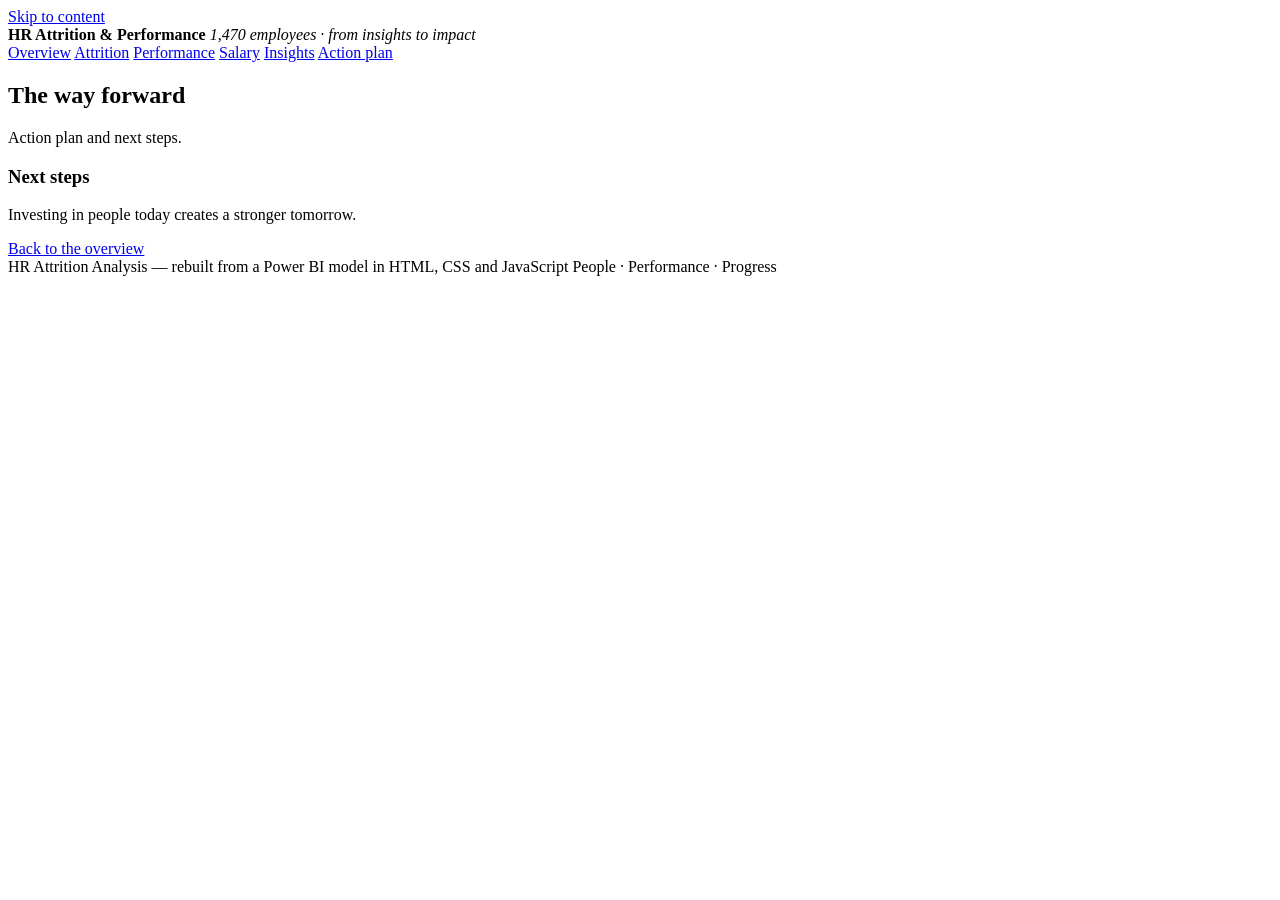
==== action-plan.html @ 7fa28bf4 "Add files via upload" ====
<!DOCTYPE html>
<html lang="en">
<head>
<meta charset="utf-8">
<meta name="viewport" content="width=device-width, initial-scale=1">
<title>Action plan &middot; HR Attrition Analysis</title>
<meta name="description" content="Objectives, action plan, focus areas and expected outcomes.">
<link rel="preconnect" href="https://fonts.googleapis.com">
<link rel="preconnect" href="https://fonts.gstatic.com" crossorigin>
<link href="https://fonts.googleapis.com/css2?family=Archivo:wght@400;500;600;800&display=swap" rel="stylesheet">
<link rel="stylesheet" href="css/style.css">
</head>
<body data-page="action">

<a class="skip" href="#main">Skip to content</a>

<header class="topbar">
  <div class="brand">
    <span class="mark" aria-hidden="true"></span>
    <span>
      <b>HR Attrition &amp; Performance</b>
      <i>1,470 employees &middot; from insights to impact</i>
    </span>
  </div>
  <nav class="tabs" aria-label="Report pages">
    <a href="index.html">Overview</a>
    <a href="attrition.html">Attrition</a>
    <a href="performance.html">Performance</a>
    <a href="salary.html">Salary</a>
    <a href="insights.html">Insights</a>
    <a href="action-plan.html" aria-current="page">Action plan</a>
  </nav>
</header>

<div class="shell wide">


  <main id="main">
    <div class="page-head">
      <h2>The way forward</h2>
      <p>Action plan and next steps.</p>
    </div>
    <div class="plan" id="plan"></div>
    <article class="card steps-card">
      <h3>Next steps</h3>
      <ol class="steps" id="steps"></ol>
    </article>
    <p class="pull">Investing in people today creates a stronger tomorrow.</p>
    <nav class="next">
      <a href="index.html">Back to the overview</a>
    </nav>

  </main>
</div>

<footer class="foot">
  <span>HR Attrition Analysis &mdash; rebuilt from a Power BI model in HTML, CSS and JavaScript</span>
  <span>People &middot; Performance &middot; Progress</span>
</footer>

<div class="tip" id="tip" role="status" aria-live="polite"></div>

<script src="js/data.js"></script>
<script src="js/charts.js"></script>
<script src="js/app.js"></script>
</body>
</html>
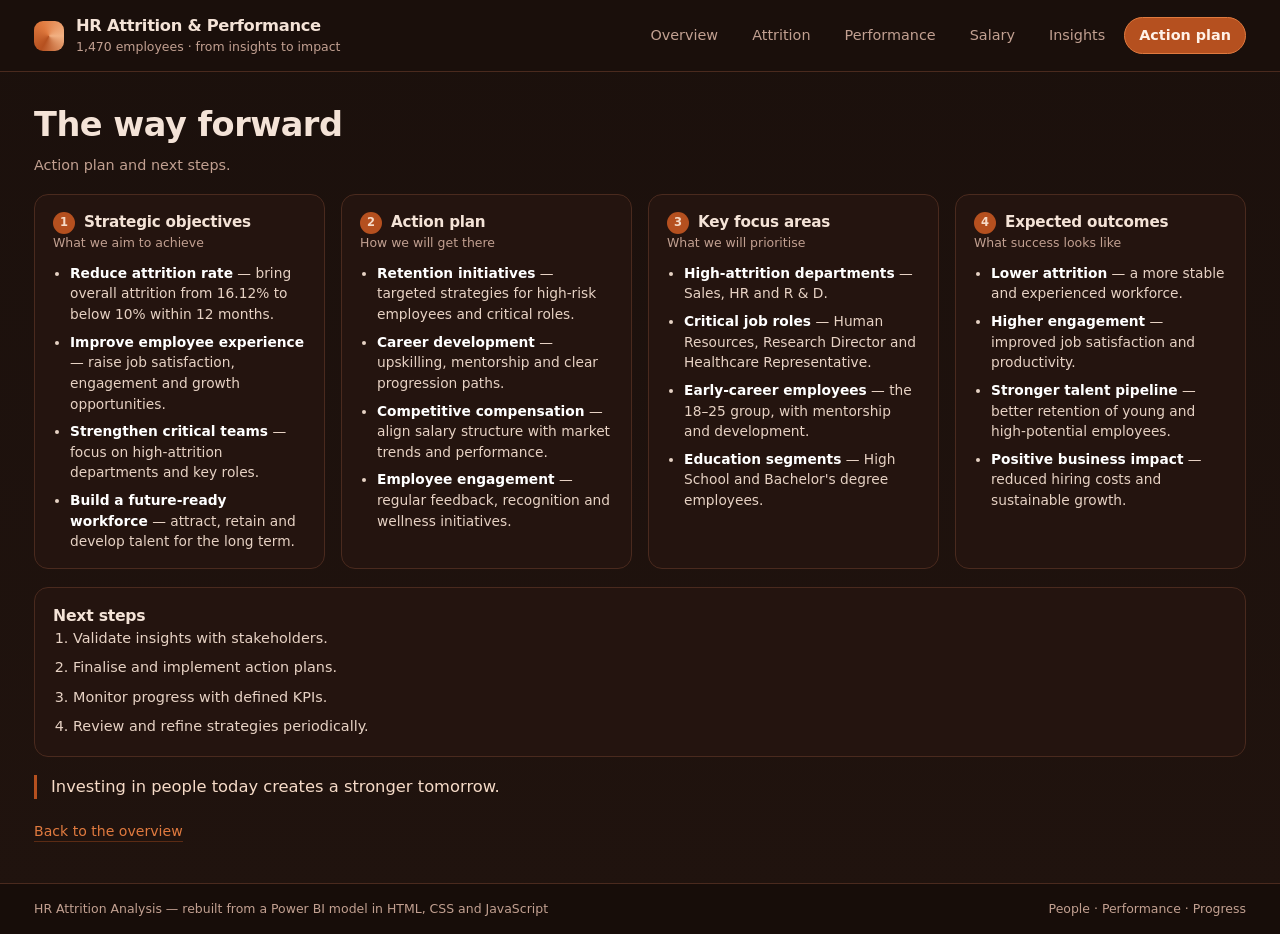
==== commit d9350c53: "Update stylesheet and script links in action-plan.html" ====
--- a/action-plan.html
+++ b/action-plan.html
@@ -8,7 +8,7 @@
 <link rel="preconnect" href="https://fonts.googleapis.com">
 <link rel="preconnect" href="https://fonts.gstatic.com" crossorigin>
 <link href="https://fonts.googleapis.com/css2?family=Archivo:wght@400;500;600;800&display=swap" rel="stylesheet">
-<link rel="stylesheet" href="css/style.css">
+<link rel="stylesheet" href="style.css">
 </head>
 <body data-page="action">
 
@@ -60,8 +60,8 @@
 
 <div class="tip" id="tip" role="status" aria-live="polite"></div>
 
-<script src="js/data.js"></script>
-<script src="js/charts.js"></script>
-<script src="js/app.js"></script>
+<script src="data.js"></script>
+<script src="charts.js"></script>
+<script src="app.js"></script>
 </body>
 </html>
--- a/style.css
+++ b/style.css
@@ -0,0 +1,163 @@
+/* HR Attrition dashboard — palette carried over from the Power BI report */
+:root{
+  --ink:#1b100c;
+  --ink-2:#24140f;
+  --panel:#2e1a13;
+  --line:#4a2a1e;
+  --rust:#b5501f;
+  --copper:#e07a3f;
+  --peach:#f6dbc8;
+  --sand:#c9a18b;
+  --text:#f4e3d7;
+  --muted:#c2a091;
+  --good:#8fae6e;
+  --radius:14px;
+  color-scheme:dark;
+}
+*{box-sizing:border-box}
+html,body{margin:0}
+body{
+  background:
+    radial-gradient(1100px 600px at 82% -10%, #40201400 0%, transparent 60%),
+    linear-gradient(180deg,#1b100c 0%, #20130e 100%);
+  background-attachment:fixed;
+  color:var(--text);
+  font-family:Archivo,"Segoe UI",system-ui,-apple-system,sans-serif;
+  font-size:16px;
+  line-height:1.5;
+  -webkit-font-smoothing:antialiased;
+}
+h1,h2,h3{margin:0;font-weight:800;letter-spacing:-.015em}
+p{margin:0}
+button{font:inherit;color:inherit;cursor:pointer}
+.skip{position:absolute;left:-999px}
+.skip:focus{left:12px;top:12px;background:var(--copper);color:#231008;padding:8px 14px;border-radius:8px;z-index:50}
+:focus-visible{outline:2px solid var(--copper);outline-offset:2px;border-radius:6px}
+
+/* header */
+.topbar{
+  position:sticky;top:0;z-index:20;
+  display:flex;flex-wrap:wrap;gap:14px;align-items:center;justify-content:space-between;
+  padding:14px clamp(16px,3vw,34px);
+  background:rgba(27,16,12,.92);
+  backdrop-filter:blur(8px);
+  border-bottom:1px solid var(--line);
+}
+.brand{display:flex;align-items:center;gap:12px}
+.brand .mark{
+  width:30px;height:30px;border-radius:9px;flex:none;
+  background:conic-gradient(from 210deg,var(--rust),var(--copper),#f2b183,var(--rust));
+}
+.brand b{display:block;font-size:1.02rem;letter-spacing:-.02em}
+.brand i{display:block;font-style:normal;font-size:.78rem;color:var(--muted)}
+.tabs{display:flex;flex-wrap:wrap;gap:4px}
+.tabs a{
+  display:inline-block;text-decoration:none;
+  border:1px solid transparent;
+  padding:7px 14px;border-radius:999px;color:var(--muted);font-weight:500;font-size:.9rem;
+}
+.tabs a:hover{color:var(--text);background:#ffffff0d}
+.tabs a[aria-current="page"]{background:var(--rust);border-color:var(--copper);color:#fff2e8;font-weight:600}
+
+/* layout */
+.shell{display:grid;grid-template-columns:238px minmax(0,1fr);gap:clamp(16px,2vw,26px);
+  padding:clamp(16px,2.4vw,28px) clamp(16px,3vw,34px) 40px;align-items:start}
+main{min-width:0;display:grid;gap:18px}
+
+/* filters */
+.filters{position:sticky;top:78px;background:var(--ink-2);border:1px solid var(--line);border-radius:var(--radius);padding:16px}
+.filters-head{display:flex;align-items:baseline;justify-content:space-between;margin-bottom:12px}
+.filters-head h2{font-size:.95rem}
+.filters-head button{background:none;border:0;color:var(--copper);font-size:.78rem;padding:0;text-decoration:underline}
+.fgroup{margin-bottom:14px}
+.fgroup h4{margin:0 0 7px;font-size:.73rem;font-weight:600;color:var(--muted);letter-spacing:.02em}
+.chips{display:flex;flex-wrap:wrap;gap:6px}
+.chip{
+  background:#ffffff0a;border:1px solid var(--line);color:var(--muted);
+  padding:5px 10px;border-radius:8px;font-size:.78rem;line-height:1.1;
+}
+.chip:hover{border-color:var(--copper);color:var(--text)}
+.chip[aria-pressed="true"]{background:var(--rust);border-color:var(--copper);color:#fff3e9;font-weight:600}
+.scope{margin-top:6px;font-size:.75rem;color:var(--muted);border-top:1px solid var(--line);padding-top:10px}
+
+/* cards */
+.card{background:var(--ink-2);border:1px solid var(--line);border-radius:var(--radius);padding:16px 18px 10px}
+.card h3{font-size:.98rem}
+.card .note{font-size:.78rem;color:var(--muted);margin-top:2px}
+.chart{margin-top:10px}
+.chart svg{display:block;width:100%;height:auto;overflow:visible}
+.grid{display:grid;gap:18px}
+.grid.two{grid-template-columns:repeat(auto-fit,minmax(330px,1fr))}
+
+/* hero */
+.hero{
+  display:grid;grid-template-columns:minmax(220px,.85fr) minmax(280px,1.15fr);gap:clamp(18px,3vw,40px);
+  align-items:center;
+  background:linear-gradient(135deg,#3a1d13 0%,#2a1711 55%,#241410 100%);
+  border:1px solid var(--line);border-radius:var(--radius);padding:clamp(20px,3vw,34px);
+}
+.hero-label{font-size:.82rem;color:var(--peach);opacity:.75}
+.hero-number{font-size:clamp(3.6rem,9vw,6rem);font-weight:800;line-height:.92;letter-spacing:-.045em;
+  font-variant-numeric:tabular-nums;color:#fff}
+.hero-sub{margin-top:8px;font-size:.92rem;color:var(--muted);max-width:34ch}
+.hero-split{display:grid;gap:10px}
+.split-row{display:grid;grid-template-columns:96px minmax(0,1fr) 74px;gap:12px;align-items:center;font-size:.85rem}
+.split-row b{font-weight:500;color:var(--muted)}
+.split-row span{text-align:right;font-variant-numeric:tabular-nums}
+.bar{height:10px;border-radius:999px;background:#ffffff14;overflow:hidden}
+.bar i{display:block;height:100%;border-radius:999px;background:linear-gradient(90deg,var(--rust),var(--copper))}
+.bar.stay i{background:linear-gradient(90deg,#5c7a45,var(--good))}
+
+/* kpis */
+.kpis{display:grid;grid-template-columns:repeat(auto-fit,minmax(170px,1fr));gap:14px}
+.kpi{background:var(--ink-2);border:1px solid var(--line);border-left:3px solid var(--copper);
+  border-radius:12px;padding:14px 16px}
+.kpi b{display:block;font-size:1.85rem;font-weight:800;letter-spacing:-.03em;font-variant-numeric:tabular-nums}
+.kpi span{display:block;font-size:.78rem;color:var(--muted);margin-top:2px}
+
+/* prose pages */
+.shell.wide{grid-template-columns:minmax(0,1fr)}
+.next{margin-top:4px;font-size:.88rem}
+.next a{color:var(--copper);text-decoration:none;border-bottom:1px solid #b5501f66;padding-bottom:2px}
+.next a:hover{color:var(--peach);border-color:var(--copper)}
+.steps-card{padding-bottom:18px}
+.page-head h2{font-size:clamp(1.5rem,3.4vw,2.1rem)}
+.page-head p{color:var(--muted);font-size:.9rem;margin-top:4px}
+.insights,.plan{display:grid;grid-template-columns:repeat(auto-fit,minmax(290px,1fr));gap:16px}
+.ins{background:var(--ink-2);border:1px solid var(--line);border-radius:var(--radius);padding:16px 18px}
+.ins h3{font-size:.95rem;display:flex;align-items:center;gap:9px}
+.ins h3 em{font-style:normal;font-size:.72rem;font-weight:600;color:var(--peach);
+  background:var(--rust);width:22px;height:22px;flex:none;border-radius:50%;
+  display:grid;place-items:center}
+.ins h4{margin:0;font-size:.78rem;font-weight:500;color:var(--muted)}
+.ins ul{margin:10px 0 0;padding-left:17px;display:grid;gap:7px}
+.ins li{font-size:.86rem;color:#e7d2c4;max-width:46ch}
+.ins li b{color:#fff;font-weight:600}
+.steps{margin:0;padding-left:20px;display:grid;gap:8px;font-size:.9rem;color:#e7d2c4}
+.pull{font-size:1.02rem;color:var(--peach);border-left:3px solid var(--rust);padding-left:14px;font-weight:500}
+
+/* chart bits */
+.legend{display:flex;flex-wrap:wrap;gap:8px 16px;margin:10px 0 6px;font-size:.78rem;color:var(--muted)}
+.legend span{display:flex;align-items:center;gap:6px}
+.legend i{width:10px;height:10px;border-radius:3px;flex:none}
+.empty{padding:26px 0;color:var(--muted);font-size:.85rem;text-align:center}
+.tip{
+  position:fixed;pointer-events:none;opacity:0;transform:translate(-50%,-140%);
+  background:#3a2016;border:1px solid var(--copper);border-radius:9px;
+  padding:6px 10px;font-size:.78rem;white-space:nowrap;z-index:40;transition:opacity .12s
+}
+.tip.on{opacity:1}
+.seg text{font-variant-numeric:tabular-nums}
+
+.foot{
+  display:flex;flex-wrap:wrap;gap:10px;justify-content:space-between;
+  padding:16px clamp(16px,3vw,34px);border-top:1px solid var(--line);
+  font-size:.78rem;color:var(--muted);background:#170d09
+}
+
+@media (max-width:900px){
+  .shell{grid-template-columns:1fr}
+  .filters{position:static}
+  .hero{grid-template-columns:1fr}
+}
+@media (prefers-reduced-motion:reduce){*{transition:none!important;animation:none!important}}
